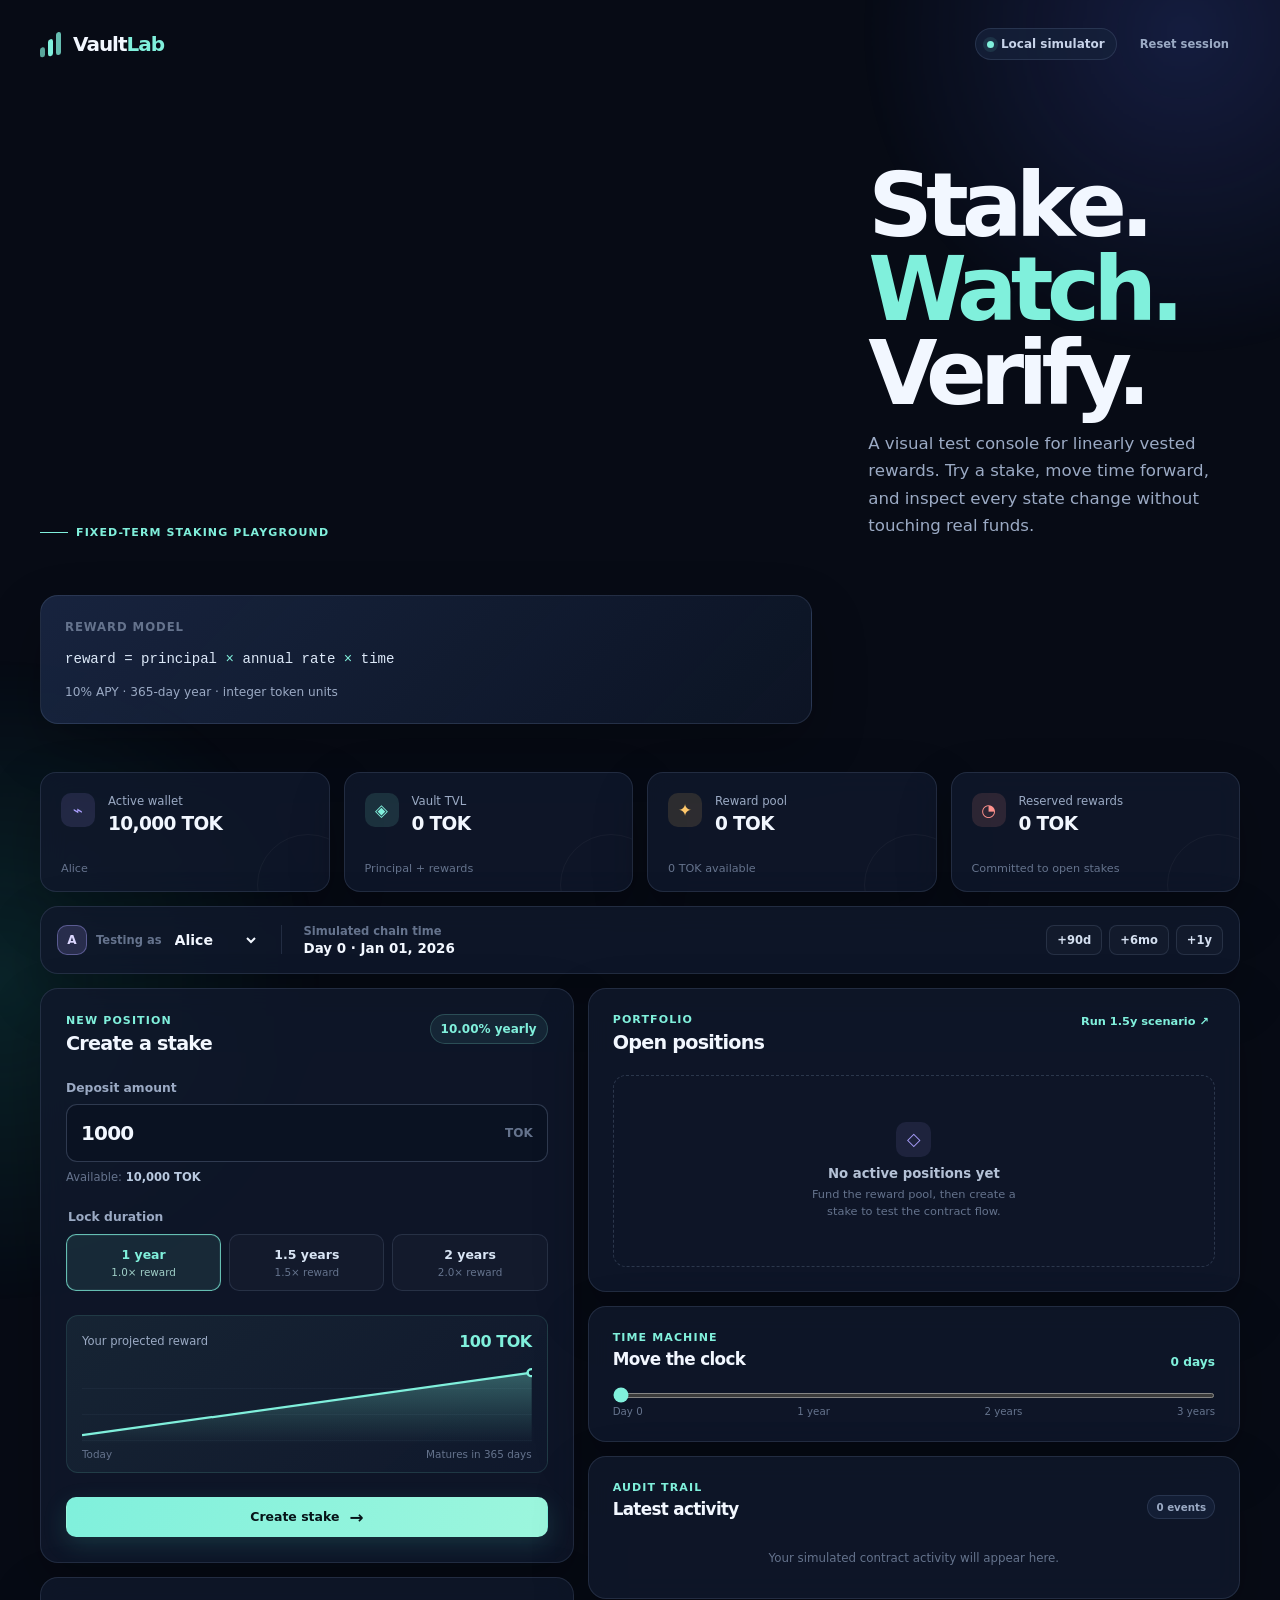
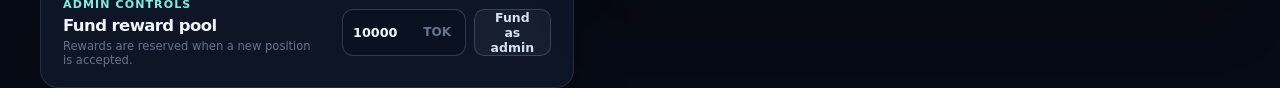
==== frontend/index.html @ 73d24571 "final cargo package, with frontend" ====
<!doctype html>
<html lang="en">
  <head>
    <meta charset="UTF-8" />
    <meta name="viewport" content="width=device-width, initial-scale=1.0" />
    <meta
      name="description"
      content="An interactive test console for the Linear Staking Vault reward model."
    />
    <title>VaultLab — Linear Staking Test Console</title>
    <link rel="stylesheet" href="styles.css" />
  </head>
  <body>
    <div class="ambient ambient-one"></div>
    <div class="ambient ambient-two"></div>

    <header class="site-header shell">
      <a class="brand" href="#top" aria-label="VaultLab home">
        <span class="brand-mark"><i></i><i></i><i></i></span>
        <span>Vault<span>Lab</span></span>
      </a>
      <div class="header-actions">
        <span class="network-chip"><b></b> Local simulator</span>
        <button id="reset-button" class="button button-quiet" type="button">Reset session</button>
      </div>
    </header>

    <main id="top" class="shell">
      <section class="hero">
        <div class="eyebrow"><span></span> Fixed-term staking playground</div>
        <div class="hero-copy">
          <h1>Stake. <em>Watch.</em><br />Verify.</h1>
          <p>
            A visual test console for linearly vested rewards. Try a stake,
            move time forward, and inspect every state change without touching real funds.
          </p>
        </div>
        <div class="hero-aside">
          <div class="formula-label">Reward model</div>
          <div class="formula">reward = principal <span>×</span> annual rate <span>×</span> time</div>
          <div class="formula-caption">10% APY · 365-day year · integer token units</div>
        </div>
      </section>

      <section class="metrics" aria-label="Vault metrics">
        <article class="metric-card">
          <span class="metric-icon lilac">⌁</span>
          <div><span>Active wallet</span><strong id="wallet-balance">0 TOK</strong></div>
          <small id="active-wallet-name">Alice</small>
        </article>
        <article class="metric-card">
          <span class="metric-icon cyan">◈</span>
          <div><span>Vault TVL</span><strong id="vault-balance">0 TOK</strong></div>
          <small>Principal + rewards</small>
        </article>
        <article class="metric-card">
          <span class="metric-icon gold">✦</span>
          <div><span>Reward pool</span><strong id="reward-balance">0 TOK</strong></div>
          <small id="available-rewards">0 TOK available</small>
        </article>
        <article class="metric-card">
          <span class="metric-icon coral">◔</span>
          <div><span>Reserved rewards</span><strong id="reserved-rewards">0 TOK</strong></div>
          <small>Committed to open stakes</small>
        </article>
      </section>

      <section class="toolbar panel">
        <div class="account-picker">
          <span class="avatar" id="account-avatar">A</span>
          <label for="account-select">Testing as</label>
          <select id="account-select" aria-label="Active test wallet">
            <option value="alice">Alice</option>
            <option value="bob">Bob</option>
          </select>
        </div>
        <div class="toolbar-divider"></div>
        <div class="time-readout">
          <span>Simulated chain time</span>
          <strong id="simulated-date">Day 0 · Jan 01, 2026</strong>
        </div>
        <div class="time-actions">
          <button class="time-button" type="button" data-advance="7776000">+90d</button>
          <button class="time-button" type="button" data-advance="15768000">+6mo</button>
          <button class="time-button" type="button" data-advance="31536000">+1y</button>
        </div>
      </section>

      <section class="workspace">
        <div class="left-column">
          <article class="panel stake-panel">
            <div class="panel-heading">
              <div>
                <span class="overline">New position</span>
                <h2>Create a stake</h2>
              </div>
              <span class="rate-badge">10.00% yearly</span>
            </div>

            <label class="field-label" for="stake-amount">Deposit amount</label>
            <div class="amount-field">
              <input id="stake-amount" type="number" min="1" max="100000000" step="1" value="1000" inputmode="numeric" />
              <span>TOK</span>
            </div>
            <div class="balance-hint">Available: <b id="stake-available">0 TOK</b></div>

            <fieldset class="term-selector">
              <legend>Lock duration</legend>
              <div class="term-grid">
                <button class="term-option selected" type="button" data-term="31536000">
                  <strong>1 year</strong><span>1.0× reward</span>
                </button>
                <button class="term-option" type="button" data-term="47304000">
                  <strong>1.5 years</strong><span>1.5× reward</span>
                </button>
                <button class="term-option" type="button" data-term="63072000">
                  <strong>2 years</strong><span>2.0× reward</span>
                </button>
              </div>
            </fieldset>

            <div class="projection">
              <div class="projection-head"><span>Your projected reward</span><strong id="projected-reward">100 TOK</strong></div>
              <div class="projection-chart" aria-hidden="true">
                <div class="chart-grid"></div>
                <svg viewBox="0 0 440 92" preserveAspectRatio="none">
                  <defs>
                    <linearGradient id="rewardFill" x1="0" x2="0" y1="0" y2="1">
                      <stop offset="0%" stop-color="#80f0dc" stop-opacity=".32" />
                      <stop offset="100%" stop-color="#80f0dc" stop-opacity="0" />
                    </linearGradient>
                  </defs>
                  <path d="M0,82 L440,11 L440,92 L0,92 Z" fill="url(#rewardFill)" />
                  <path d="M0,82 L440,11" fill="none" stroke="#80f0dc" stroke-width="2.5" />
                  <circle cx="440" cy="11" r="4" fill="#0d1729" stroke="#80f0dc" stroke-width="2.5" />
                </svg>
              </div>
              <div class="projection-foot"><span>Today</span><span id="projection-maturity">Matures in 365 days</span></div>
            </div>

            <button id="stake-button" class="button button-primary" type="button">Create stake <span>→</span></button>
          </article>

          <article class="panel fund-panel">
            <div>
              <span class="overline">Admin controls</span>
              <h2>Fund reward pool</h2>
              <p>Rewards are reserved when a new position is accepted.</p>
            </div>
            <div class="fund-actions">
              <div class="compact-field"><input id="fund-amount" type="number" min="1" value="10000" inputmode="numeric" /><span>TOK</span></div>
              <button id="fund-button" class="button button-secondary" type="button">Fund as admin</button>
            </div>
          </article>
        </div>

        <div class="right-column">
          <article class="panel positions-panel">
            <div class="panel-heading">
              <div>
                <span class="overline">Portfolio</span>
                <h2>Open positions</h2>
              </div>
              <button id="scenario-button" class="text-button" type="button">Run 1.5y scenario ↗</button>
            </div>
            <div id="positions-list" class="positions-list"></div>
          </article>

          <article class="panel timeline-panel">
            <div class="panel-heading compact-heading">
              <div>
                <span class="overline">Time machine</span>
                <h2>Move the clock</h2>
              </div>
              <strong id="timeline-value">0 days</strong>
            </div>
            <input id="time-slider" class="time-slider" type="range" min="0" max="1095" value="0" />
            <div class="timeline-labels"><span>Day 0</span><span>1 year</span><span>2 years</span><span>3 years</span></div>
          </article>

          <article class="panel activity-panel">
            <div class="panel-heading compact-heading">
              <div>
                <span class="overline">Audit trail</span>
                <h2>Latest activity</h2>
              </div>
              <span id="event-count" class="count-badge">0 events</span>
            </div>
            <div id="event-list" class="event-list"></div>
          </article>
        </div>
      </section>
    </main>

    <div id="toast" class="toast" role="status" aria-live="polite"></div>
    <script src="app.js"></script>
  </body>
</html>
---- frontend/styles.css ----
:root {
  color-scheme: dark;
  --bg: #070b15;
  --surface: rgba(16, 24, 43, 0.84);
  --surface-solid: #10182b;
  --surface-soft: #17223a;
  --line: rgba(176, 202, 241, 0.13);
  --line-bright: rgba(176, 202, 241, 0.22);
  --text: #f2f7ff;
  --muted: #9baac4;
  --dim: #65738d;
  --mint: #80f0dc;
  --mint-strong: #42cfb8;
  --purple: #a99dfb;
  --gold: #ffc86b;
  --coral: #ff928d;
  --shadow: 0 22px 55px rgba(0, 0, 0, 0.24);
  font-family: Inter, ui-sans-serif, system-ui, -apple-system, BlinkMacSystemFont, "Segoe UI", sans-serif;
}

* { box-sizing: border-box; }
html { scroll-behavior: smooth; }
body {
  min-width: 320px;
  min-height: 100vh;
  margin: 0;
  overflow-x: hidden;
  color: var(--text);
  background: var(--bg);
  font-feature-settings: "cv02", "cv03", "cv04", "cv11";
}
button, input, select { font: inherit; }
button { cursor: pointer; }

.ambient { position: fixed; z-index: -1; width: 44rem; height: 44rem; border-radius: 999px; filter: blur(1px); pointer-events: none; }
.ambient-one { top: -20rem; right: -16rem; background: radial-gradient(circle, rgba(86, 110, 255, .18), transparent 65%); }
.ambient-two { bottom: -27rem; left: -22rem; background: radial-gradient(circle, rgba(32, 207, 178, .13), transparent 65%); }
.shell { width: min(1200px, calc(100% - 48px)); margin: 0 auto; }

.site-header { display: flex; align-items: center; justify-content: space-between; height: 88px; }
.brand { display: inline-flex; align-items: center; gap: 10px; color: var(--text); font-size: 1.25rem; font-weight: 760; letter-spacing: -.05em; text-decoration: none; }
.brand > span:last-child span { color: var(--mint); }
.brand-mark { display: inline-flex; align-items: end; gap: 3px; width: 23px; height: 23px; transform: skewY(-8deg); }
.brand-mark i { display: block; width: 5px; border-radius: 99px; background: var(--mint); }
.brand-mark i:nth-child(1) { height: 10px; opacity: .68; }.brand-mark i:nth-child(2) { height: 17px; }.brand-mark i:nth-child(3) { height: 23px; opacity: .78; }
.header-actions { display: flex; align-items: center; gap: 12px; }
.network-chip, .rate-badge, .count-badge { display: inline-flex; align-items: center; gap: 7px; color: #c7d3e9; border: 1px solid var(--line); border-radius: 999px; background: rgba(22, 34, 59, .75); font-size: .75rem; font-weight: 650; }
.network-chip { padding: 8px 11px; }.network-chip b { width: 7px; height: 7px; border-radius: 50%; background: var(--mint); box-shadow: 0 0 0 4px rgba(128, 240, 220, .1); }

.hero { position: relative; display: grid; grid-template-columns: 1.35fr .65fr; align-items: end; gap: 3.5rem; padding: 58px 0 44px; }
.eyebrow, .overline { display: flex; align-items: center; gap: 8px; color: var(--mint); font-size: .69rem; font-weight: 760; letter-spacing: .1em; text-transform: uppercase; }
.eyebrow span { width: 28px; height: 1px; background: var(--mint); }
.hero h1 { max-width: 660px; margin: 17px 0 14px; font-size: clamp(3.2rem, 7vw, 5.7rem); line-height: .94; letter-spacing: -.075em; }
.hero h1 em { color: var(--mint); font-style: normal; }.hero-copy p { max-width: 620px; margin: 0; color: var(--muted); font-size: 1.04rem; line-height: 1.65; }
.hero-aside { margin-bottom: 4px; padding: 24px; border: 1px solid var(--line); border-radius: 18px; background: linear-gradient(135deg, rgba(26, 40, 69, .86), rgba(15, 24, 43, .7)); box-shadow: var(--shadow); }
.formula-label { margin-bottom: 13px; color: var(--dim); font-size: .73rem; font-weight: 700; letter-spacing: .08em; text-transform: uppercase; }.formula { color: #dce8f8; font-family: "SF Mono", "Cascadia Code", monospace; font-size: .88rem; line-height: 1.8; }.formula span { color: var(--mint); }.formula-caption { margin-top: 12px; color: var(--muted); font-size: .76rem; }

.metrics { display: grid; grid-template-columns: repeat(4, 1fr); gap: 14px; margin-bottom: 14px; }
.metric-card, .panel { border: 1px solid var(--line); background: var(--surface); box-shadow: var(--shadow); backdrop-filter: blur(14px); }
.metric-card { position: relative; display: flex; min-height: 120px; padding: 20px; gap: 13px; border-radius: 16px; overflow: hidden; }.metric-card::after { position: absolute; right: -30px; bottom: -45px; width: 100px; height: 100px; border: 1px solid rgba(255,255,255,.04); border-radius: 50%; content: ""; }
.metric-icon { display: grid; flex: 0 0 auto; width: 34px; height: 34px; place-items: center; border-radius: 10px; font-size: 1.05rem; }.metric-icon.lilac { color: var(--purple); background: rgba(169,157,251,.13); }.metric-icon.cyan { color: var(--mint); background: rgba(128,240,220,.12); }.metric-icon.gold { color: var(--gold); background: rgba(255,200,107,.13); }.metric-icon.coral { color: var(--coral); background: rgba(255,146,141,.13); }
.metric-card div { min-width: 0; }.metric-card div span { display: block; margin-top: 1px; color: var(--muted); font-size: .73rem; }.metric-card strong { display: block; margin-top: 5px; font-size: 1.16rem; letter-spacing: -.035em; white-space: nowrap; }.metric-card small { position: absolute; bottom: 16px; left: 20px; color: var(--dim); font-size: .7rem; }

.panel { border-radius: 18px; }.toolbar { display: flex; align-items: center; min-height: 68px; margin-bottom: 14px; padding: 12px 16px; }.account-picker { display: flex; align-items: center; gap: 9px; }.avatar { display: grid; width: 30px; height: 30px; place-items: center; border: 1px solid rgba(169,157,251,.4); border-radius: 10px; color: #dcd7ff; background: rgba(169,157,251,.17); font-size: .76rem; font-weight: 800; }.account-picker label, .time-readout span { color: var(--dim); font-size: .72rem; font-weight: 650; }.account-picker select { width: 88px; border: 0; color: var(--text); outline: none; background: transparent; font-size: .88rem; font-weight: 720; }.toolbar-divider { width: 1px; height: 29px; margin: 0 22px; background: var(--line); }.time-readout { display: grid; gap: 3px; }.time-readout strong { font-size: .84rem; }.time-actions { display: flex; gap: 7px; margin-left: auto; }.time-button { padding: 7px 10px; border: 1px solid var(--line); border-radius: 8px; color: #d5e0f1; background: rgba(255,255,255,.025); font-size: .72rem; font-weight: 750; transition: .2s ease; }.time-button:hover { border-color: rgba(128,240,220,.5); color: var(--mint); background: rgba(128,240,220,.08); }

.workspace { display: grid; grid-template-columns: minmax(340px, .9fr) minmax(460px, 1.1fr); gap: 14px; align-items: start; }.left-column, .right-column { display: grid; gap: 14px; }.stake-panel { padding: 25px; }.panel-heading { display: flex; align-items: flex-start; justify-content: space-between; gap: 14px; }.panel-heading h2 { margin: 5px 0 0; font-size: 1.2rem; letter-spacing: -.04em; }.rate-badge { padding: 7px 10px; color: var(--mint); background: rgba(128,240,220,.08); border-color: rgba(128,240,220,.2); white-space: nowrap; }.field-label { display: block; margin: 26px 0 9px; color: var(--muted); font-size: .77rem; font-weight: 650; }.amount-field, .compact-field { display: flex; align-items: center; border: 1px solid var(--line-bright); border-radius: 11px; background: #0a1222; transition: border-color .2s ease, box-shadow .2s ease; }.amount-field:focus-within, .compact-field:focus-within { border-color: rgba(128,240,220,.65); box-shadow: 0 0 0 3px rgba(128,240,220,.08); }.amount-field input, .compact-field input { min-width: 0; flex: 1; border: 0; outline: 0; color: var(--text); background: transparent; }.amount-field input { height: 56px; padding: 0 14px; font-size: 1.25rem; font-weight: 720; letter-spacing: -.04em; }.amount-field span, .compact-field span { padding-right: 14px; color: var(--dim); font-size: .75rem; font-weight: 720; }.balance-hint { margin-top: 8px; color: var(--dim); font-size: .72rem; }.balance-hint b { color: #b9c9df; }.term-selector { margin: 26px 0 0; padding: 0; border: 0; }.term-selector legend { margin-bottom: 10px; color: var(--muted); font-size: .77rem; font-weight: 650; }.term-grid { display: grid; grid-template-columns: repeat(3, 1fr); gap: 8px; }.term-option { padding: 12px 8px; border: 1px solid var(--line); border-radius: 10px; color: var(--muted); background: rgba(255,255,255,.022); transition: .18s ease; }.term-option strong, .term-option span { display: block; }.term-option strong { margin-bottom: 4px; color: #d9e5f5; font-size: .78rem; }.term-option span { color: var(--dim); font-size: .65rem; }.term-option:hover { border-color: rgba(169,157,251,.6); }.term-option.selected { border-color: rgba(128,240,220,.75); background: rgba(128,240,220,.09); box-shadow: inset 0 0 0 1px rgba(128,240,220,.08); }.term-option.selected strong { color: var(--mint); }.term-option.selected span { color: #a0cfc8; }

.projection { margin: 24px 0; padding: 16px 15px 12px; border: 1px solid rgba(128,240,220,.12); border-radius: 12px; background: linear-gradient(140deg, rgba(128,240,220,.07), rgba(42,61,97,.08)); }.projection-head, .projection-foot { display: flex; justify-content: space-between; align-items: center; }.projection-head span, .projection-foot { color: var(--muted); font-size: .72rem; }.projection-head strong { color: var(--mint); font-size: 1rem; letter-spacing: -.03em; }.projection-chart { position: relative; height: 81px; margin: 12px 0 4px; overflow: hidden; }.chart-grid { position: absolute; inset: 0; background: repeating-linear-gradient(to bottom, transparent 0, transparent 25px, rgba(163,188,225,.09) 26px); }.projection-chart svg { position: absolute; inset: 0; width: 100%; height: 100%; }.projection-foot { color: var(--dim); font-size: .65rem; }

.button { display: inline-flex; align-items: center; justify-content: center; gap: 10px; min-height: 40px; border: 1px solid transparent; border-radius: 10px; font-size: .78rem; font-weight: 780; transition: transform .18s ease, box-shadow .18s ease, background .18s ease; }.button:hover { transform: translateY(-1px); }.button:active { transform: translateY(0); }.button-primary { width: 100%; color: #071318; background: linear-gradient(110deg, var(--mint), #9cf6dd); box-shadow: 0 8px 24px rgba(67,207,184,.16); }.button-primary:hover { box-shadow: 0 11px 28px rgba(67,207,184,.25); }.button-primary span { font-size: 1.05rem; }.button-secondary { padding: 0 13px; color: #d6e1f3; border-color: var(--line-bright); background: rgba(255,255,255,.04); }.button-secondary:hover { border-color: var(--mint); color: var(--mint); }.button-quiet { min-height: 34px; padding: 0 10px; color: var(--muted); border-color: transparent; background: transparent; font-size: .72rem; }.button-quiet:hover { color: var(--text); background: rgba(255,255,255,.05); }

.fund-panel { display: flex; align-items: center; justify-content: space-between; gap: 24px; padding: 20px 22px; }.fund-panel h2 { margin: 5px 0 4px; font-size: 1.03rem; letter-spacing: -.035em; }.fund-panel p { margin: 0; color: var(--dim); font-size: .72rem; }.fund-actions { display: flex; gap: 8px; }.compact-field { width: 124px; }.compact-field input { height: 38px; padding: 0 0 0 10px; font-size: .8rem; font-weight: 650; }

.positions-panel, .activity-panel, .timeline-panel { padding: 24px; }.text-button { border: 0; color: var(--mint); background: transparent; font-size: .71rem; font-weight: 750; }.text-button:hover { color: #c4fff0; }.positions-list { display: grid; gap: 10px; margin-top: 21px; }.empty-state { display: grid; min-height: 192px; place-content: center; justify-items: center; border: 1px dashed rgba(166,189,228,.2); border-radius: 13px; color: var(--dim); text-align: center; }.empty-state span { display: grid; width: 35px; height: 35px; margin-bottom: 9px; place-items: center; border-radius: 10px; color: var(--purple); background: rgba(169,157,251,.1); font-size: 1.1rem; }.empty-state strong { color: #b4c1d6; font-size: .83rem; }.empty-state small { max-width: 235px; margin-top: 5px; font-size: .71rem; line-height: 1.5; }
.position { padding: 15px; border: 1px solid var(--line); border-radius: 13px; background: rgba(8,14,27,.45); }.position-top, .position-bottom { display: flex; align-items: center; justify-content: space-between; gap: 14px; }.position-owner { display: flex; align-items: center; gap: 9px; }.position-owner .avatar { width: 27px; height: 27px; border-radius: 8px; font-size: .67rem; }.position-owner strong { display: block; font-size: .78rem; }.position-owner small { display: block; margin-top: 2px; color: var(--dim); font-size: .66rem; }.position-reward { text-align: right; }.position-reward span { display: block; color: var(--dim); font-size: .65rem; }.position-reward strong { display: block; margin-top: 2px; color: var(--mint); font-size: .8rem; }.position-progress { height: 5px; margin: 15px 0 12px; overflow: hidden; border-radius: 999px; background: #1a2740; }.position-progress i { display: block; height: 100%; border-radius: inherit; background: linear-gradient(90deg, var(--purple), var(--mint)); }.position-bottom { color: var(--dim); font-size: .67rem; }.position-bottom b { color: #b9c8dc; font-weight: 650; }.position-actions { display: flex; gap: 7px; }.mini-button { min-height: 29px; padding: 0 8px; border: 1px solid var(--line-bright); border-radius: 7px; color: #d5e1ef; background: rgba(255,255,255,.03); font-size: .65rem; font-weight: 750; }.mini-button:hover:not(:disabled) { border-color: var(--mint); color: var(--mint); }.mini-button:disabled { cursor: not-allowed; opacity: .4; }

.compact-heading { align-items: end; }.compact-heading h2 { font-size: 1.05rem; }.compact-heading > strong { color: var(--mint); font-size: .76rem; }.time-slider { width: 100%; height: 5px; margin: 24px 0 7px; accent-color: var(--mint); cursor: pointer; }.timeline-labels { display: flex; justify-content: space-between; color: var(--dim); font-size: .64rem; }.count-badge { padding: 5px 8px; color: var(--muted); font-size: .64rem; }.event-list { display: grid; gap: 2px; margin-top: 16px; }.event { display: grid; grid-template-columns: 27px 1fr auto; align-items: center; gap: 9px; min-height: 42px; padding: 4px 0; border-bottom: 1px solid rgba(176,202,241,.07); }.event:last-child { border: 0; }.event-icon { display: grid; width: 24px; height: 24px; place-items: center; border-radius: 7px; color: var(--mint); background: rgba(128,240,220,.1); font-size: .75rem; }.event-icon.fund { color: var(--gold); background: rgba(255,200,107,.1); }.event-icon.withdraw { color: var(--purple); background: rgba(169,157,251,.1); }.event strong { display: block; color: #cfdced; font-size: .7rem; }.event small { display: block; margin-top: 2px; color: var(--dim); font-size: .63rem; }.event time { color: var(--dim); font-size: .64rem; }.event-empty { color: var(--dim); font-size: .74rem; text-align: center; padding: 16px 0 9px; }

.toast { position: fixed; z-index: 2; right: 24px; bottom: 24px; max-width: min(390px, calc(100vw - 48px)); padding: 13px 15px; border: 1px solid rgba(128,240,220,.28); border-radius: 11px; color: #dffef7; background: #122b32; box-shadow: 0 18px 50px rgba(0,0,0,.3); font-size: .78rem; font-weight: 650; opacity: 0; pointer-events: none; transform: translateY(10px); transition: .25s ease; }.toast.show { opacity: 1; transform: translateY(0); }.toast.error { border-color: rgba(255,146,141,.35); color: #ffe2e0; background: #39202a; }

@media (max-width: 920px) { .hero { grid-template-columns: 1fr; gap: 23px; }.hero-aside { max-width: 520px; }.metrics { grid-template-columns: repeat(2, 1fr); }.workspace { grid-template-columns: 1fr; }.left-column { grid-template-columns: minmax(0, 1fr) minmax(0, 1fr); align-items: start; }.fund-panel { display: grid; }.fund-actions { width: 100%; }.fund-actions .button { flex: 1; } }
@media (max-width: 640px) { .shell { width: min(100% - 28px, 1200px); }.site-header { height: 72px; }.network-chip { display: none; }.hero { padding: 38px 0 31px; }.hero h1 { font-size: 3.5rem; }.hero-aside { padding: 19px; }.metrics { grid-template-columns: 1fr 1fr; gap: 9px; }.metric-card { min-height: 108px; padding: 15px; }.metric-card .metric-icon { width: 29px; height: 29px; }.metric-card strong { font-size: 1rem; }.metric-card small { left: 15px; bottom: 13px; }.toolbar { flex-wrap: wrap; gap: 11px; padding: 13px; }.toolbar-divider { display: none; }.time-readout { width: calc(100% - 42px); }.time-actions { width: 100%; margin-left: 0; }.time-button { flex: 1; }.left-column { grid-template-columns: 1fr; }.stake-panel, .positions-panel, .activity-panel, .timeline-panel { padding: 19px; }.fund-panel { padding: 19px; }.term-grid { gap: 6px; }.term-option { padding: 10px 3px; }.term-option strong { font-size: .72rem; }.term-option span { font-size: .6rem; }.fund-actions { display: grid; }.compact-field { width: 100%; }.header-actions { gap: 1px; }.position-top { align-items: flex-start; }.position-bottom { align-items: flex-end; }.position-actions { flex-direction: column; }.mini-button { min-width: 67px; }.timeline-labels { font-size: .58rem; } }
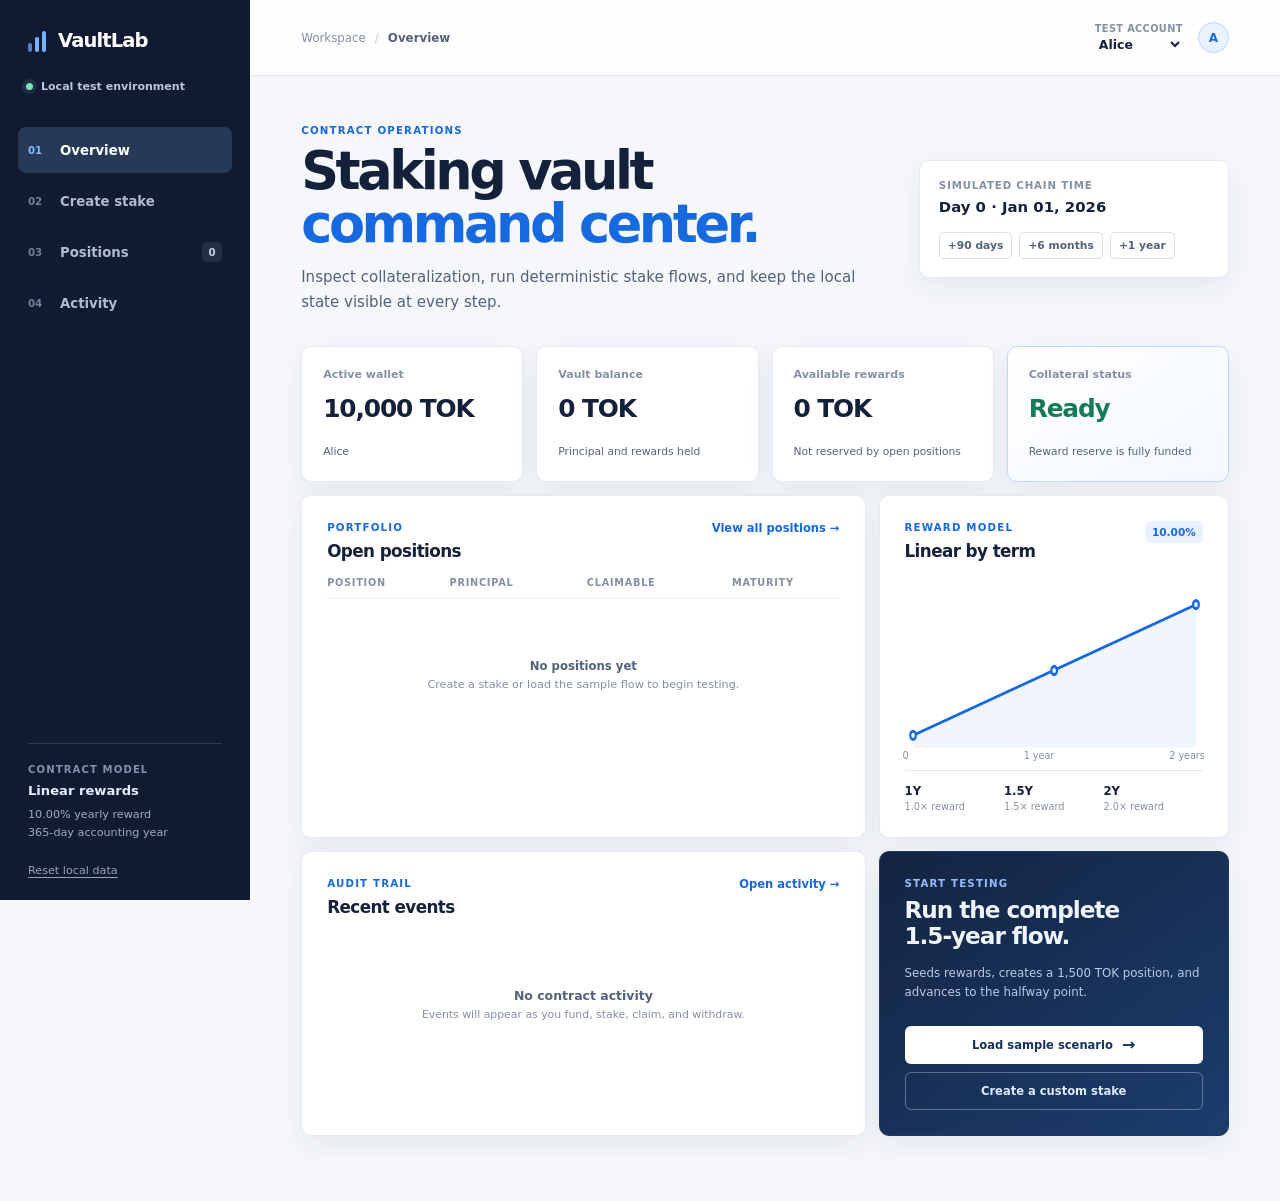
==== commit 012e6e59: "build professional multi-route frontend" ====
--- a/frontend/index.html
+++ b/frontend/index.html
@@ -3,196 +3,83 @@
   <head>
     <meta charset="UTF-8" />
     <meta name="viewport" content="width=device-width, initial-scale=1.0" />
-    <meta
-      name="description"
-      content="An interactive test console for the Linear Staking Vault reward model."
-    />
-    <title>VaultLab — Linear Staking Test Console</title>
+    <meta name="description" content="VaultLab is a local test console for the Linear Staking Vault." />
+    <title>Overview · VaultLab</title>
     <link rel="stylesheet" href="styles.css" />
   </head>
-  <body>
-    <div class="ambient ambient-one"></div>
-    <div class="ambient ambient-two"></div>
+  <body data-page="overview">
+    <div class="app-shell">
+      <aside class="sidebar">
+        <a class="logo" href="./index.html" aria-label="VaultLab overview">
+          <span class="logo-mark"><i></i><i></i><i></i></span>
+          <span>VaultLab</span>
+        </a>
+        <div class="environment"><span></span> Local test environment</div>
+        <nav class="primary-nav" aria-label="Primary navigation">
+          <a class="nav-link active" href="./index.html"><b>01</b><span>Overview</span></a>
+          <a class="nav-link" href="./stake.html"><b>02</b><span>Create stake</span></a>
+          <a class="nav-link" href="./positions.html"><b>03</b><span>Positions</span><em data-position-count>0</em></a>
+          <a class="nav-link" href="./activity.html"><b>04</b><span>Activity</span></a>
+        </nav>
+        <div class="sidebar-footer">
+          <div class="sidebar-rule"></div>
+          <span class="sidebar-label">Contract model</span>
+          <strong>Linear rewards</strong>
+          <p>10.00% yearly reward<br />365-day accounting year</p>
+          <button class="reset-link" type="button" data-reset>Reset local data</button>
+        </div>
+      </aside>
 
-    <header class="site-header shell">
-      <a class="brand" href="#top" aria-label="VaultLab home">
-        <span class="brand-mark"><i></i><i></i><i></i></span>
-        <span>Vault<span>Lab</span></span>
-      </a>
-      <div class="header-actions">
-        <span class="network-chip"><b></b> Local simulator</span>
-        <button id="reset-button" class="button button-quiet" type="button">Reset session</button>
+      <div class="app-content">
+        <header class="topbar">
+          <div class="breadcrumbs"><span>Workspace</span><i>/</i><strong>Overview</strong></div>
+          <div class="topbar-actions">
+            <label class="account-control"><span>Test account</span><select data-account-select aria-label="Test account"><option value="alice">Alice</option><option value="bob">Bob</option></select></label>
+            <button class="avatar-button" type="button" data-reset aria-label="Reset local test data" data-avatar>A</button>
+          </div>
+        </header>
+
+        <main class="page page-overview">
+          <section class="page-intro intro-split">
+            <div>
+              <p class="eyebrow">Contract operations</p>
+              <h1>Staking vault<br /><span>command center.</span></h1>
+              <p class="lede">Inspect collateralization, run deterministic stake flows, and keep the local state visible at every step.</p>
+            </div>
+            <section class="clock-card" aria-label="Simulated chain time">
+              <span class="card-kicker">Simulated chain time</span>
+              <strong data-simulated-date>Day 0 · Jan 01, 2026</strong>
+              <div class="quick-time"><button type="button" data-advance="7776000">+90 days</button><button type="button" data-advance="15768000">+6 months</button><button type="button" data-advance="31536000">+1 year</button></div>
+            </section>
+          </section>
+
+          <section class="stat-grid" aria-label="Vault balances">
+            <article class="stat-card"><span>Active wallet</span><strong data-wallet-balance>0 TOK</strong><small data-active-account>Alice</small></article>
+            <article class="stat-card"><span>Vault balance</span><strong data-vault-balance>0 TOK</strong><small>Principal and rewards held</small></article>
+            <article class="stat-card"><span>Available rewards</span><strong data-available-rewards>0 TOK</strong><small>Not reserved by open positions</small></article>
+            <article class="stat-card emphasis"><span>Collateral status</span><strong data-collateral-status>Ready</strong><small data-reserve-ratio>Reward reserve is fully funded</small></article>
+          </section>
+
+          <section class="dashboard-grid">
+            <article class="card positions-card">
+              <div class="card-header"><div><p class="eyebrow">Portfolio</p><h2>Open positions</h2></div><a class="text-link" href="./positions.html">View all positions →</a></div>
+              <div class="table-scroll"><table class="data-table compact-table"><thead><tr><th>Position</th><th>Principal</th><th>Claimable</th><th>Maturity</th></tr></thead><tbody data-overview-positions></tbody></table></div>
+            </article>
+            <article class="card reward-card">
+              <div class="card-header"><div><p class="eyebrow">Reward model</p><h2>Linear by term</h2></div><span class="rate-chip">10.00%</span></div>
+              <div class="reward-graphic" aria-hidden="true"><div class="graph-axis"><span>0</span><span>1 year</span><span>2 years</span></div><svg viewBox="0 0 420 170" preserveAspectRatio="none"><path d="M14 148 L407 21" fill="none" stroke="currentColor" stroke-width="3"/><path d="M14 148 L407 21 L407 160 L14 160 Z" fill="currentColor" opacity=".06"/><circle cx="14" cy="148" r="4"/><circle cx="210" cy="85" r="4"/><circle cx="407" cy="21" r="4"/></svg></div>
+              <div class="term-legend"><div><b>1Y</b><span>1.0× reward</span></div><div><b>1.5Y</b><span>1.5× reward</span></div><div><b>2Y</b><span>2.0× reward</span></div></div>
+            </article>
+          </section>
+
+          <section class="dashboard-grid bottom-grid">
+            <article class="card activity-card"><div class="card-header"><div><p class="eyebrow">Audit trail</p><h2>Recent events</h2></div><a class="text-link" href="./activity.html">Open activity →</a></div><div class="event-feed" data-recent-events></div></article>
+            <article class="card action-card"><p class="eyebrow">Start testing</p><h2>Run the complete<br />1.5-year flow.</h2><p>Seeds rewards, creates a 1,500 TOK position, and advances to the halfway point.</p><button class="button button-primary" type="button" data-load-scenario>Load sample scenario <span>→</span></button><a class="button button-secondary" href="./stake.html">Create a custom stake</a></article>
+          </section>
+        </main>
       </div>
-    </header>
-
-    <main id="top" class="shell">
-      <section class="hero">
-        <div class="eyebrow"><span></span> Fixed-term staking playground</div>
-        <div class="hero-copy">
-          <h1>Stake. <em>Watch.</em><br />Verify.</h1>
-          <p>
-            A visual test console for linearly vested rewards. Try a stake,
-            move time forward, and inspect every state change without touching real funds.
-          </p>
-        </div>
-        <div class="hero-aside">
-          <div class="formula-label">Reward model</div>
-          <div class="formula">reward = principal <span>×</span> annual rate <span>×</span> time</div>
-          <div class="formula-caption">10% APY · 365-day year · integer token units</div>
-        </div>
-      </section>
-
-      <section class="metrics" aria-label="Vault metrics">
-        <article class="metric-card">
-          <span class="metric-icon lilac">⌁</span>
-          <div><span>Active wallet</span><strong id="wallet-balance">0 TOK</strong></div>
-          <small id="active-wallet-name">Alice</small>
-        </article>
-        <article class="metric-card">
-          <span class="metric-icon cyan">◈</span>
-          <div><span>Vault TVL</span><strong id="vault-balance">0 TOK</strong></div>
-          <small>Principal + rewards</small>
-        </article>
-        <article class="metric-card">
-          <span class="metric-icon gold">✦</span>
-          <div><span>Reward pool</span><strong id="reward-balance">0 TOK</strong></div>
-          <small id="available-rewards">0 TOK available</small>
-        </article>
-        <article class="metric-card">
-          <span class="metric-icon coral">◔</span>
-          <div><span>Reserved rewards</span><strong id="reserved-rewards">0 TOK</strong></div>
-          <small>Committed to open stakes</small>
-        </article>
-      </section>
-
-      <section class="toolbar panel">
-        <div class="account-picker">
-          <span class="avatar" id="account-avatar">A</span>
-          <label for="account-select">Testing as</label>
-          <select id="account-select" aria-label="Active test wallet">
-            <option value="alice">Alice</option>
-            <option value="bob">Bob</option>
-          </select>
-        </div>
-        <div class="toolbar-divider"></div>
-        <div class="time-readout">
-          <span>Simulated chain time</span>
-          <strong id="simulated-date">Day 0 · Jan 01, 2026</strong>
-        </div>
-        <div class="time-actions">
-          <button class="time-button" type="button" data-advance="7776000">+90d</button>
-          <button class="time-button" type="button" data-advance="15768000">+6mo</button>
-          <button class="time-button" type="button" data-advance="31536000">+1y</button>
-        </div>
-      </section>
-
-      <section class="workspace">
-        <div class="left-column">
-          <article class="panel stake-panel">
-            <div class="panel-heading">
-              <div>
-                <span class="overline">New position</span>
-                <h2>Create a stake</h2>
-              </div>
-              <span class="rate-badge">10.00% yearly</span>
-            </div>
-
-            <label class="field-label" for="stake-amount">Deposit amount</label>
-            <div class="amount-field">
-              <input id="stake-amount" type="number" min="1" max="100000000" step="1" value="1000" inputmode="numeric" />
-              <span>TOK</span>
-            </div>
-            <div class="balance-hint">Available: <b id="stake-available">0 TOK</b></div>
-
-            <fieldset class="term-selector">
-              <legend>Lock duration</legend>
-              <div class="term-grid">
-                <button class="term-option selected" type="button" data-term="31536000">
-                  <strong>1 year</strong><span>1.0× reward</span>
-                </button>
-                <button class="term-option" type="button" data-term="47304000">
-                  <strong>1.5 years</strong><span>1.5× reward</span>
-                </button>
-                <button class="term-option" type="button" data-term="63072000">
-                  <strong>2 years</strong><span>2.0× reward</span>
-                </button>
-              </div>
-            </fieldset>
-
-            <div class="projection">
-              <div class="projection-head"><span>Your projected reward</span><strong id="projected-reward">100 TOK</strong></div>
-              <div class="projection-chart" aria-hidden="true">
-                <div class="chart-grid"></div>
-                <svg viewBox="0 0 440 92" preserveAspectRatio="none">
-                  <defs>
-                    <linearGradient id="rewardFill" x1="0" x2="0" y1="0" y2="1">
-                      <stop offset="0%" stop-color="#80f0dc" stop-opacity=".32" />
-                      <stop offset="100%" stop-color="#80f0dc" stop-opacity="0" />
-                    </linearGradient>
-                  </defs>
-                  <path d="M0,82 L440,11 L440,92 L0,92 Z" fill="url(#rewardFill)" />
-                  <path d="M0,82 L440,11" fill="none" stroke="#80f0dc" stroke-width="2.5" />
-                  <circle cx="440" cy="11" r="4" fill="#0d1729" stroke="#80f0dc" stroke-width="2.5" />
-                </svg>
-              </div>
-              <div class="projection-foot"><span>Today</span><span id="projection-maturity">Matures in 365 days</span></div>
-            </div>
-
-            <button id="stake-button" class="button button-primary" type="button">Create stake <span>→</span></button>
-          </article>
-
-          <article class="panel fund-panel">
-            <div>
-              <span class="overline">Admin controls</span>
-              <h2>Fund reward pool</h2>
-              <p>Rewards are reserved when a new position is accepted.</p>
-            </div>
-            <div class="fund-actions">
-              <div class="compact-field"><input id="fund-amount" type="number" min="1" value="10000" inputmode="numeric" /><span>TOK</span></div>
-              <button id="fund-button" class="button button-secondary" type="button">Fund as admin</button>
-            </div>
-          </article>
-        </div>
-
-        <div class="right-column">
-          <article class="panel positions-panel">
-            <div class="panel-heading">
-              <div>
-                <span class="overline">Portfolio</span>
-                <h2>Open positions</h2>
-              </div>
-              <button id="scenario-button" class="text-button" type="button">Run 1.5y scenario ↗</button>
-            </div>
-            <div id="positions-list" class="positions-list"></div>
-          </article>
-
-          <article class="panel timeline-panel">
-            <div class="panel-heading compact-heading">
-              <div>
-                <span class="overline">Time machine</span>
-                <h2>Move the clock</h2>
-              </div>
-              <strong id="timeline-value">0 days</strong>
-            </div>
-            <input id="time-slider" class="time-slider" type="range" min="0" max="1095" value="0" />
-            <div class="timeline-labels"><span>Day 0</span><span>1 year</span><span>2 years</span><span>3 years</span></div>
-          </article>
-
-          <article class="panel activity-panel">
-            <div class="panel-heading compact-heading">
-              <div>
-                <span class="overline">Audit trail</span>
-                <h2>Latest activity</h2>
-              </div>
-              <span id="event-count" class="count-badge">0 events</span>
-            </div>
-            <div id="event-list" class="event-list"></div>
-          </article>
-        </div>
-      </section>
-    </main>
-
-    <div id="toast" class="toast" role="status" aria-live="polite"></div>
-    <script src="app.js"></script>
+    </div>
+    <div class="toast" role="status" aria-live="polite" data-toast></div>
+    <script type="module" src="app.js"></script>
   </body>
 </html>
--- a/frontend/styles.css
+++ b/frontend/styles.css
@@ -1,82 +1,61 @@
 :root {
-  color-scheme: dark;
-  --bg: #070b15;
-  --surface: rgba(16, 24, 43, 0.84);
-  --surface-solid: #10182b;
-  --surface-soft: #17223a;
-  --line: rgba(176, 202, 241, 0.13);
-  --line-bright: rgba(176, 202, 241, 0.22);
-  --text: #f2f7ff;
-  --muted: #9baac4;
-  --dim: #65738d;
-  --mint: #80f0dc;
-  --mint-strong: #42cfb8;
-  --purple: #a99dfb;
-  --gold: #ffc86b;
-  --coral: #ff928d;
-  --shadow: 0 22px 55px rgba(0, 0, 0, 0.24);
+  --ink: #14213a;
+  --ink-soft: #53627b;
+  --ink-faint: #8490a3;
+  --canvas: #f5f7fb;
+  --surface: #ffffff;
+  --line: #e5eaf2;
+  --line-strong: #d8e0ec;
+  --navy: #101b31;
+  --navy-soft: #1d2b45;
+  --blue: #1769e0;
+  --blue-dark: #0e57be;
+  --blue-pale: #eaf2ff;
+  --green: #187b57;
+  --green-pale: #e7f7ef;
+  --amber: #9a5c08;
+  --amber-pale: #fff4df;
+  --red: #ba4545;
+  --red-pale: #fff0f0;
+  --shadow: 0 10px 28px rgba(25, 42, 70, 0.07);
   font-family: Inter, ui-sans-serif, system-ui, -apple-system, BlinkMacSystemFont, "Segoe UI", sans-serif;
+  color: var(--ink);
+  background: var(--canvas);
+  font-synthesis: none;
 }
 
 * { box-sizing: border-box; }
-html { scroll-behavior: smooth; }
-body {
-  min-width: 320px;
-  min-height: 100vh;
-  margin: 0;
-  overflow-x: hidden;
-  color: var(--text);
-  background: var(--bg);
-  font-feature-settings: "cv02", "cv03", "cv04", "cv11";
-}
+html { min-width: 320px; background: var(--canvas); }
+body { min-width: 320px; margin: 0; background: var(--canvas); }
 button, input, select { font: inherit; }
 button { cursor: pointer; }
+a { color: inherit; text-decoration: none; }
 
-.ambient { position: fixed; z-index: -1; width: 44rem; height: 44rem; border-radius: 999px; filter: blur(1px); pointer-events: none; }
-.ambient-one { top: -20rem; right: -16rem; background: radial-gradient(circle, rgba(86, 110, 255, .18), transparent 65%); }
-.ambient-two { bottom: -27rem; left: -22rem; background: radial-gradient(circle, rgba(32, 207, 178, .13), transparent 65%); }
-.shell { width: min(1200px, calc(100% - 48px)); margin: 0 auto; }
+.app-shell { display: grid; grid-template-columns: 250px minmax(0, 1fr); min-height: 100vh; }
+.sidebar { position: sticky; top: 0; display: flex; flex-direction: column; height: 100vh; padding: 29px 18px 22px; color: #f7faff; background: var(--navy); }
+.logo { display: flex; align-items: center; gap: 10px; margin: 0 10px 28px; color: #fff; font-size: 1.22rem; font-weight: 760; letter-spacing: -0.045em; }
+.logo-mark { display: flex; align-items: end; gap: 3px; width: 20px; height: 22px; }.logo-mark i { display: block; width: 4px; border-radius: 4px; background: #7bb2ff; }.logo-mark i:nth-child(1) { height: 9px; opacity: .68; }.logo-mark i:nth-child(2) { height: 15px; }.logo-mark i:nth-child(3) { height: 21px; }
+.environment { display: flex; align-items: center; gap: 8px; margin: 0 8px 34px; color: #b9c7de; font-size: .69rem; font-weight: 650; }.environment span { width: 7px; height: 7px; border-radius: 50%; background: #7de0b5; box-shadow: 0 0 0 4px rgba(125,224,181,.1); }
+.primary-nav { display: grid; gap: 5px; }.nav-link { display: flex; align-items: center; gap: 12px; min-height: 46px; padding: 0 10px; border-radius: 8px; color: #aebbd1; font-size: .83rem; font-weight: 620; transition: color .16s ease, background .16s ease; }.nav-link b { width: 20px; color: #71809a; font-size: .64rem; font-weight: 720; }.nav-link em { display: grid; min-width: 20px; height: 20px; margin-left: auto; padding: 0 5px; place-items: center; border-radius: 5px; color: #c4d0e3; background: rgba(255,255,255,.09); font-size: .64rem; font-style: normal; }.nav-link:hover { color: #f3f7ff; background: rgba(255,255,255,.055); }.nav-link.active { color: #fff; background: #263956; }.nav-link.active b { color: #84b8ff; }
+.sidebar-footer { margin-top: auto; padding: 0 10px; color: #b6c3d7; }.sidebar-rule { height: 1px; margin: 0 0 20px; background: rgba(218,230,255,.15); }.sidebar-label { display: block; margin-bottom: 5px; color: #7f91ac; font-size: .63rem; font-weight: 750; letter-spacing: .11em; text-transform: uppercase; }.sidebar-footer strong { color: #e6efff; font-size: .82rem; }.sidebar-footer p { margin: 7px 0 18px; color: #9eacc1; font-size: .7rem; line-height: 1.55; }.reset-link { padding: 0; border: 0; color: #91a2bb; background: transparent; font-size: .7rem; text-decoration: underline; text-underline-offset: 3px; }.reset-link:hover { color: #fff; }
 
-.site-header { display: flex; align-items: center; justify-content: space-between; height: 88px; }
-.brand { display: inline-flex; align-items: center; gap: 10px; color: var(--text); font-size: 1.25rem; font-weight: 760; letter-spacing: -.05em; text-decoration: none; }
-.brand > span:last-child span { color: var(--mint); }
-.brand-mark { display: inline-flex; align-items: end; gap: 3px; width: 23px; height: 23px; transform: skewY(-8deg); }
-.brand-mark i { display: block; width: 5px; border-radius: 99px; background: var(--mint); }
-.brand-mark i:nth-child(1) { height: 10px; opacity: .68; }.brand-mark i:nth-child(2) { height: 17px; }.brand-mark i:nth-child(3) { height: 23px; opacity: .78; }
-.header-actions { display: flex; align-items: center; gap: 12px; }
-.network-chip, .rate-badge, .count-badge { display: inline-flex; align-items: center; gap: 7px; color: #c7d3e9; border: 1px solid var(--line); border-radius: 999px; background: rgba(22, 34, 59, .75); font-size: .75rem; font-weight: 650; }
-.network-chip { padding: 8px 11px; }.network-chip b { width: 7px; height: 7px; border-radius: 50%; background: var(--mint); box-shadow: 0 0 0 4px rgba(128, 240, 220, .1); }
+.app-content { min-width: 0; }.topbar { display: flex; align-items: center; justify-content: space-between; min-height: 76px; padding: 0 clamp(24px, 4vw, 58px); border-bottom: 1px solid var(--line); background: rgba(255,255,255,.78); }.breadcrumbs { display: flex; gap: 9px; color: var(--ink-faint); font-size: .74rem; }.breadcrumbs i { color: #c0cad8; font-style: normal; }.breadcrumbs strong { color: var(--ink-soft); font-weight: 720; }.topbar-actions { display: flex; align-items: center; gap: 15px; }.account-control { display: grid; gap: 2px; color: var(--ink-faint); font-size: .61rem; font-weight: 680; letter-spacing: .04em; text-transform: uppercase; }.account-control select { min-width: 88px; padding: 0; border: 0; color: var(--ink); outline: none; background: transparent; font-size: .78rem; font-weight: 720; letter-spacing: 0; text-transform: none; }.avatar-button { display: grid; width: 31px; height: 31px; place-items: center; border: 1px solid #bcd6fb; border-radius: 50%; color: var(--blue); background: var(--blue-pale); font-size: .75rem; font-weight: 800; }
 
-.hero { position: relative; display: grid; grid-template-columns: 1.35fr .65fr; align-items: end; gap: 3.5rem; padding: 58px 0 44px; }
-.eyebrow, .overline { display: flex; align-items: center; gap: 8px; color: var(--mint); font-size: .69rem; font-weight: 760; letter-spacing: .1em; text-transform: uppercase; }
-.eyebrow span { width: 28px; height: 1px; background: var(--mint); }
-.hero h1 { max-width: 660px; margin: 17px 0 14px; font-size: clamp(3.2rem, 7vw, 5.7rem); line-height: .94; letter-spacing: -.075em; }
-.hero h1 em { color: var(--mint); font-style: normal; }.hero-copy p { max-width: 620px; margin: 0; color: var(--muted); font-size: 1.04rem; line-height: 1.65; }
-.hero-aside { margin-bottom: 4px; padding: 24px; border: 1px solid var(--line); border-radius: 18px; background: linear-gradient(135deg, rgba(26, 40, 69, .86), rgba(15, 24, 43, .7)); box-shadow: var(--shadow); }
-.formula-label { margin-bottom: 13px; color: var(--dim); font-size: .73rem; font-weight: 700; letter-spacing: .08em; text-transform: uppercase; }.formula { color: #dce8f8; font-family: "SF Mono", "Cascadia Code", monospace; font-size: .88rem; line-height: 1.8; }.formula span { color: var(--mint); }.formula-caption { margin-top: 12px; color: var(--muted); font-size: .76rem; }
+.page { width: min(1230px, 100%); margin: 0 auto; padding: 48px clamp(24px, 4vw, 58px) 65px; }.page-intro { display: flex; align-items: flex-end; justify-content: space-between; gap: 26px; margin-bottom: 31px; }.intro-split { align-items: center; }.eyebrow { margin: 0 0 8px; color: var(--blue); font-size: .64rem; font-weight: 790; letter-spacing: .115em; text-transform: uppercase; }.page h1 { max-width: 640px; margin: 0; color: var(--ink); font-size: clamp(2.2rem, 4.1vw, 3.55rem); line-height: 1.01; letter-spacing: -.065em; }.page h1 span { color: var(--blue); }.lede { max-width: 590px; margin: 15px 0 0; color: var(--ink-soft); font-size: .94rem; line-height: 1.65; }.compact-intro h1 { font-size: clamp(2.15rem, 3.6vw, 3rem); }.compact-intro .lede { max-width: 570px; }
+.clock-card { min-width: 310px; padding: 18px 19px; border: 1px solid var(--line); border-radius: 10px; background: var(--surface); box-shadow: var(--shadow); }.card-kicker { display: block; margin-bottom: 7px; color: var(--ink-faint); font-size: .64rem; font-weight: 720; letter-spacing: .08em; text-transform: uppercase; }.clock-card strong { display: block; color: var(--ink); font-size: .93rem; }.quick-time, .clock-actions { display: flex; gap: 7px; margin-top: 16px; }.quick-time button, .clock-actions button { padding: 6px 8px; border: 1px solid var(--line-strong); border-radius: 5px; color: var(--ink-soft); background: #fff; font-size: .67rem; font-weight: 710; }.quick-time button:hover, .clock-actions button:hover { border-color: #9fc3fa; color: var(--blue); background: var(--blue-pale); }
 
-.metrics { display: grid; grid-template-columns: repeat(4, 1fr); gap: 14px; margin-bottom: 14px; }
-.metric-card, .panel { border: 1px solid var(--line); background: var(--surface); box-shadow: var(--shadow); backdrop-filter: blur(14px); }
-.metric-card { position: relative; display: flex; min-height: 120px; padding: 20px; gap: 13px; border-radius: 16px; overflow: hidden; }.metric-card::after { position: absolute; right: -30px; bottom: -45px; width: 100px; height: 100px; border: 1px solid rgba(255,255,255,.04); border-radius: 50%; content: ""; }
-.metric-icon { display: grid; flex: 0 0 auto; width: 34px; height: 34px; place-items: center; border-radius: 10px; font-size: 1.05rem; }.metric-icon.lilac { color: var(--purple); background: rgba(169,157,251,.13); }.metric-icon.cyan { color: var(--mint); background: rgba(128,240,220,.12); }.metric-icon.gold { color: var(--gold); background: rgba(255,200,107,.13); }.metric-icon.coral { color: var(--coral); background: rgba(255,146,141,.13); }
-.metric-card div { min-width: 0; }.metric-card div span { display: block; margin-top: 1px; color: var(--muted); font-size: .73rem; }.metric-card strong { display: block; margin-top: 5px; font-size: 1.16rem; letter-spacing: -.035em; white-space: nowrap; }.metric-card small { position: absolute; bottom: 16px; left: 20px; color: var(--dim); font-size: .7rem; }
+.stat-grid { display: grid; grid-template-columns: repeat(4, 1fr); gap: 13px; margin-bottom: 13px; }.stat-card { min-height: 136px; padding: 21px; border: 1px solid var(--line); border-radius: 10px; background: var(--surface); box-shadow: var(--shadow); }.stat-card > span { display: block; color: var(--ink-faint); font-size: .69rem; font-weight: 680; }.stat-card strong { display: block; margin: 13px 0 17px; color: var(--ink); font-size: clamp(1.2rem, 2vw, 1.55rem); letter-spacing: -.045em; }.stat-card small { color: var(--ink-soft); font-size: .67rem; }.stat-card.emphasis { border-color: #bed8ff; background: linear-gradient(145deg, #fff, #f3f8ff); }.stat-card.emphasis strong { color: var(--green); }
 
-.panel { border-radius: 18px; }.toolbar { display: flex; align-items: center; min-height: 68px; margin-bottom: 14px; padding: 12px 16px; }.account-picker { display: flex; align-items: center; gap: 9px; }.avatar { display: grid; width: 30px; height: 30px; place-items: center; border: 1px solid rgba(169,157,251,.4); border-radius: 10px; color: #dcd7ff; background: rgba(169,157,251,.17); font-size: .76rem; font-weight: 800; }.account-picker label, .time-readout span { color: var(--dim); font-size: .72rem; font-weight: 650; }.account-picker select { width: 88px; border: 0; color: var(--text); outline: none; background: transparent; font-size: .88rem; font-weight: 720; }.toolbar-divider { width: 1px; height: 29px; margin: 0 22px; background: var(--line); }.time-readout { display: grid; gap: 3px; }.time-readout strong { font-size: .84rem; }.time-actions { display: flex; gap: 7px; margin-left: auto; }.time-button { padding: 7px 10px; border: 1px solid var(--line); border-radius: 8px; color: #d5e0f1; background: rgba(255,255,255,.025); font-size: .72rem; font-weight: 750; transition: .2s ease; }.time-button:hover { border-color: rgba(128,240,220,.5); color: var(--mint); background: rgba(128,240,220,.08); }
+.dashboard-grid { display: grid; grid-template-columns: minmax(0, 1.45fr) minmax(300px, .9fr); gap: 13px; margin-bottom: 13px; }.card { border: 1px solid var(--line); border-radius: 10px; background: var(--surface); box-shadow: var(--shadow); }.positions-card, .reward-card, .activity-card, .action-card, .table-card, .audit-card, .invariant-card, .time-control-card { padding: 25px; }.card-header { display: flex; align-items: flex-start; justify-content: space-between; gap: 20px; }.card-header h2, .form-heading h2, .fund-card h2 { margin: 0; color: var(--ink); font-size: 1.05rem; letter-spacing: -.035em; }.text-link { color: var(--blue); font-size: .72rem; font-weight: 730; white-space: nowrap; }.text-link:hover { color: var(--blue-dark); text-decoration: underline; text-underline-offset: 3px; }.data-table { width: 100%; border-collapse: collapse; text-align: left; white-space: nowrap; }.data-table th { padding: 16px 10px 10px; color: var(--ink-faint); font-size: .61rem; font-weight: 760; letter-spacing: .075em; text-transform: uppercase; }.data-table th:first-child, .data-table td:first-child { padding-left: 0; }.data-table th:last-child, .data-table td:last-child { padding-right: 0; }.data-table td { padding: 14px 10px; border-top: 1px solid #eef1f6; color: var(--ink-soft); font-size: .73rem; }.data-table td b { display: block; color: var(--ink); font-size: .73rem; }.data-table td small { display: block; margin-top: 3px; color: var(--ink-faint); font-size: .63rem; }.positive { color: var(--green) !important; font-weight: 730; }.empty-table { display: grid; min-height: 125px; place-content: center; justify-items: center; gap: 5px; color: var(--ink-faint); text-align: center; }.empty-table strong { color: var(--ink-soft); }.empty-table span { font-size: .7rem; }.status { display: inline-flex; padding: 4px 7px; border-radius: 4px; font-size: .62rem; font-weight: 720; }.status.active { color: var(--amber); background: var(--amber-pale); }.status.matured { color: var(--green); background: var(--green-pale); }
+.rate-chip { display: inline-flex; padding: 5px 7px; border-radius: 5px; color: var(--blue); background: var(--blue-pale); font-size: .66rem; font-weight: 760; }.reward-card { color: var(--blue); }.reward-graphic { position: relative; height: 175px; margin: 22px -2px 12px; }.reward-graphic svg { position: absolute; inset: 0; width: 100%; height: 100%; }.reward-graphic circle { fill: var(--surface); stroke: currentColor; stroke-width: 3px; }.graph-axis { position: absolute; right: 0; bottom: -3px; left: 0; display: flex; justify-content: space-between; color: var(--ink-faint); font-size: .6rem; }.term-legend { display: grid; grid-template-columns: repeat(3, 1fr); border-top: 1px solid var(--line); }.term-legend div { display: grid; gap: 3px; padding-top: 13px; }.term-legend b { color: var(--ink); font-size: .73rem; }.term-legend span { color: var(--ink-faint); font-size: .61rem; }.bottom-grid { grid-template-columns: minmax(0, 1.45fr) minmax(300px, .9fr); margin-bottom: 0; }.event-feed { display: grid; margin-top: 13px; }.event-row { display: grid; grid-template-columns: 78px 1fr 105px; gap: 14px; align-items: center; padding: 14px 0; border-bottom: 1px solid #eef1f6; }.event-row:last-child { border-bottom: 0; }.event-type { display: inline-flex; width: fit-content; padding: 4px 6px; border-radius: 4px; color: var(--blue); background: var(--blue-pale); font-size: .59rem; font-weight: 750; text-transform: uppercase; }.event-type.fund { color: var(--amber); background: var(--amber-pale); }.event-type.claim { color: var(--green); background: var(--green-pale); }.event-type.withdraw { color: #754dc1; background: #f1ecff; }.event-row strong { display: block; color: var(--ink); font-size: .72rem; }.event-row p { margin: 3px 0 0; color: var(--ink-faint); font-size: .65rem; line-height: 1.4; }.event-row time { color: var(--ink-faint); font-size: .63rem; text-align: right; }.event-row time small { display: block; margin-top: 3px; color: #a0aabb; font-size: .58rem; }.empty-events { display: grid; min-height: 150px; place-content: center; justify-items: center; gap: 5px; color: var(--ink-faint); text-align: center; }.empty-events strong { color: var(--ink-soft); font-size: .78rem; }.empty-events span { font-size: .68rem; }.action-card { display: flex; flex-direction: column; align-items: flex-start; min-height: 100%; color: #eff5ff; border-color: #1d3963; background: linear-gradient(145deg, #132441, #1c3d6e); }.action-card .eyebrow { color: #94bdff; }.action-card h2 { margin: 0; font-size: 1.45rem; line-height: 1.14; letter-spacing: -.045em; }.action-card p:not(.eyebrow) { margin: 14px 0 23px; color: #b8cae5; font-size: .74rem; line-height: 1.65; }.button { display: inline-flex; align-items: center; justify-content: center; gap: 9px; min-height: 38px; padding: 0 13px; border: 1px solid transparent; border-radius: 6px; font-size: .72rem; font-weight: 750; transition: transform .15s ease, background .15s ease, border-color .15s ease; }.button:hover { transform: translateY(-1px); }.button-primary { color: #fff; background: var(--blue); }.button-primary:hover { background: var(--blue-dark); }.button-primary span { font-size: 1rem; }.button-secondary { color: var(--blue); border-color: #bcd5f7; background: #fff; }.button-secondary:hover { border-color: var(--blue); background: var(--blue-pale); }.action-card .button-primary { width: 100%; margin-top: auto; color: #16345d; background: #fff; }.action-card .button-secondary { width: 100%; margin-top: 8px; color: #dbeaff; border-color: rgba(219,234,255,.34); background: transparent; }.action-card .button-secondary:hover { color: #fff; border-color: #fff; background: rgba(255,255,255,.08); }
 
-.workspace { display: grid; grid-template-columns: minmax(340px, .9fr) minmax(460px, 1.1fr); gap: 14px; align-items: start; }.left-column, .right-column { display: grid; gap: 14px; }.stake-panel { padding: 25px; }.panel-heading { display: flex; align-items: flex-start; justify-content: space-between; gap: 14px; }.panel-heading h2 { margin: 5px 0 0; font-size: 1.2rem; letter-spacing: -.04em; }.rate-badge { padding: 7px 10px; color: var(--mint); background: rgba(128,240,220,.08); border-color: rgba(128,240,220,.2); white-space: nowrap; }.field-label { display: block; margin: 26px 0 9px; color: var(--muted); font-size: .77rem; font-weight: 650; }.amount-field, .compact-field { display: flex; align-items: center; border: 1px solid var(--line-bright); border-radius: 11px; background: #0a1222; transition: border-color .2s ease, box-shadow .2s ease; }.amount-field:focus-within, .compact-field:focus-within { border-color: rgba(128,240,220,.65); box-shadow: 0 0 0 3px rgba(128,240,220,.08); }.amount-field input, .compact-field input { min-width: 0; flex: 1; border: 0; outline: 0; color: var(--text); background: transparent; }.amount-field input { height: 56px; padding: 0 14px; font-size: 1.25rem; font-weight: 720; letter-spacing: -.04em; }.amount-field span, .compact-field span { padding-right: 14px; color: var(--dim); font-size: .75rem; font-weight: 720; }.balance-hint { margin-top: 8px; color: var(--dim); font-size: .72rem; }.balance-hint b { color: #b9c9df; }.term-selector { margin: 26px 0 0; padding: 0; border: 0; }.term-selector legend { margin-bottom: 10px; color: var(--muted); font-size: .77rem; font-weight: 650; }.term-grid { display: grid; grid-template-columns: repeat(3, 1fr); gap: 8px; }.term-option { padding: 12px 8px; border: 1px solid var(--line); border-radius: 10px; color: var(--muted); background: rgba(255,255,255,.022); transition: .18s ease; }.term-option strong, .term-option span { display: block; }.term-option strong { margin-bottom: 4px; color: #d9e5f5; font-size: .78rem; }.term-option span { color: var(--dim); font-size: .65rem; }.term-option:hover { border-color: rgba(169,157,251,.6); }.term-option.selected { border-color: rgba(128,240,220,.75); background: rgba(128,240,220,.09); box-shadow: inset 0 0 0 1px rgba(128,240,220,.08); }.term-option.selected strong { color: var(--mint); }.term-option.selected span { color: #a0cfc8; }
+.stake-layout { display: grid; grid-template-columns: minmax(0, 1.3fr) minmax(315px, .7fr); gap: 16px; align-items: start; }.stake-form { padding: 29px; }.form-section { padding-bottom: 27px; margin-bottom: 25px; border-bottom: 1px solid var(--line); }.form-heading { display: flex; align-items: center; justify-content: space-between; gap: 12px; }.form-label { display: block; margin: 24px 0 9px; color: var(--ink-soft); font-size: .72rem; font-weight: 720; }.input-shell { display: flex; align-items: center; border: 1px solid var(--line-strong); border-radius: 7px; background: #fff; transition: border-color .15s ease, box-shadow .15s ease; }.input-shell:focus-within { border-color: #82b3f3; box-shadow: 0 0 0 3px rgba(23,105,224,.08); }.input-shell input { width: 100%; height: 54px; padding: 0 15px; border: 0; outline: none; color: var(--ink); background: transparent; font-size: 1.15rem; font-weight: 730; }.input-shell span { padding-right: 15px; color: var(--ink-faint); font-size: .7rem; font-weight: 740; }.field-hint { margin: 8px 0 0; color: var(--ink-faint); font-size: .68rem; }.field-hint b { color: var(--ink-soft); }.term-fieldset { border: 0; padding-top: 0; }.term-fieldset .form-label { margin-top: 0; }.term-options { display: grid; grid-template-columns: repeat(3, 1fr); gap: 9px; }.term-radio { position: relative; cursor: pointer; }.term-radio input { position: absolute; opacity: 0; pointer-events: none; }.term-radio span { display: grid; gap: 4px; min-height: 79px; padding: 14px; border: 1px solid var(--line-strong); border-radius: 7px; transition: border-color .15s ease, background .15s ease; }.term-radio b { color: var(--ink); font-size: .78rem; }.term-radio small { color: var(--ink-faint); font-size: .62rem; }.term-radio input:checked + span { border-color: #5496eb; background: var(--blue-pale); box-shadow: inset 0 0 0 1px #c2dcff; }.term-radio input:checked + span b { color: var(--blue); }.full-button { width: 100%; min-height: 45px; }.stake-summary { display: grid; gap: 13px; }.summary-card, .fund-card { padding: 22px; }.summary-card .eyebrow { margin-bottom: 18px; }.preview-row { display: flex; align-items: center; justify-content: space-between; gap: 14px; padding: 9px 0; color: var(--ink-soft); font-size: .72rem; }.preview-row strong { color: var(--ink); font-size: .74rem; text-align: right; }.summary-rule { height: 1px; margin: 7px 0; background: var(--line); }.preview-row.total span, .preview-row.total strong { color: var(--blue); font-weight: 780; }.notice-card { padding: 17px 18px; border: 1px solid #d2e5ff; border-radius: 8px; background: #f2f7ff; }.notice-card b { color: var(--blue); font-size: .7rem; }.notice-card p { margin: 6px 0 0; color: #567194; font-size: .68rem; line-height: 1.55; }.fund-card h2 { margin-top: 0; }.fund-card > p:not(.eyebrow) { margin: 8px 0 15px; color: var(--ink-soft); font-size: .69rem; line-height: 1.5; }.inline-form { display: flex; gap: 7px; }.inline-form input { width: 100%; min-width: 0; height: 37px; padding: 0 9px; border: 1px solid var(--line-strong); border-radius: 6px; color: var(--ink); outline: none; font-size: .74rem; }.inline-form input:focus { border-color: #82b3f3; }.inline-form .button { flex: 0 0 auto; white-space: nowrap; }
 
-.projection { margin: 24px 0; padding: 16px 15px 12px; border: 1px solid rgba(128,240,220,.12); border-radius: 12px; background: linear-gradient(140deg, rgba(128,240,220,.07), rgba(42,61,97,.08)); }.projection-head, .projection-foot { display: flex; justify-content: space-between; align-items: center; }.projection-head span, .projection-foot { color: var(--muted); font-size: .72rem; }.projection-head strong { color: var(--mint); font-size: 1rem; letter-spacing: -.03em; }.projection-chart { position: relative; height: 81px; margin: 12px 0 4px; overflow: hidden; }.chart-grid { position: absolute; inset: 0; background: repeating-linear-gradient(to bottom, transparent 0, transparent 25px, rgba(163,188,225,.09) 26px); }.projection-chart svg { position: absolute; inset: 0; width: 100%; height: 100%; }.projection-foot { color: var(--dim); font-size: .65rem; }
+.portfolio-summary { display: grid; grid-template-columns: repeat(4, 1fr); margin-bottom: 15px; border: 1px solid var(--line); border-radius: 9px; background: #fff; box-shadow: var(--shadow); }.portfolio-summary article { padding: 18px 20px; border-right: 1px solid var(--line); }.portfolio-summary article:last-child { border-right: 0; }.portfolio-summary span { display: block; color: var(--ink-faint); font-size: .65rem; font-weight: 690; }.portfolio-summary strong { display: block; margin-top: 8px; color: var(--ink); font-size: .95rem; letter-spacing: -.03em; }.table-card { padding: 24px 25px 12px; }.table-header { align-items: center; }.table-header h2 { margin: 0; font-size: 1.08rem; letter-spacing: -.035em; }.table-header p { margin: 5px 0 0; color: var(--ink-faint); font-size: .68rem; }.filter-set { display: flex; padding: 3px; border-radius: 6px; background: #f1f4f8; }.filter-button { padding: 6px 9px; border: 0; border-radius: 4px; color: var(--ink-faint); background: transparent; font-size: .65rem; font-weight: 720; }.filter-button.active { color: var(--ink); background: #fff; box-shadow: 0 1px 3px rgba(20,33,58,.12); }.progress-cell { display: grid; gap: 6px; min-width: 92px; }.progress-cell span { color: var(--ink-faint); font-size: .63rem; }.progress-cell i { display: block; height: 4px; overflow: hidden; border-radius: 999px; background: #e7edf5; }.progress-cell b { display: block; height: 100%; border-radius: inherit; background: var(--blue); }.row-actions { display: flex; justify-content: flex-end; gap: 6px; }.table-button { min-height: 29px; padding: 0 8px; border: 1px solid var(--line-strong); border-radius: 5px; color: var(--ink-soft); background: #fff; font-size: .63rem; font-weight: 730; }.table-button:hover:not(:disabled) { border-color: #98bef2; color: var(--blue); background: var(--blue-pale); }.primary-table-button { color: var(--blue); border-color: #b8d4fa; }.table-button:disabled { cursor: not-allowed; opacity: .42; }.clock-strip { display: flex; align-items: center; justify-content: space-between; gap: 18px; margin-top: 15px; padding: 16px 18px; border: 1px solid var(--line); border-radius: 8px; background: #fff; }.clock-strip span { display: block; margin-bottom: 4px; color: var(--ink-faint); font-size: .63rem; font-weight: 700; letter-spacing: .08em; text-transform: uppercase; }.clock-strip strong { font-size: .78rem; }
 
-.button { display: inline-flex; align-items: center; justify-content: center; gap: 10px; min-height: 40px; border: 1px solid transparent; border-radius: 10px; font-size: .78rem; font-weight: 780; transition: transform .18s ease, box-shadow .18s ease, background .18s ease; }.button:hover { transform: translateY(-1px); }.button:active { transform: translateY(0); }.button-primary { width: 100%; color: #071318; background: linear-gradient(110deg, var(--mint), #9cf6dd); box-shadow: 0 8px 24px rgba(67,207,184,.16); }.button-primary:hover { box-shadow: 0 11px 28px rgba(67,207,184,.25); }.button-primary span { font-size: 1.05rem; }.button-secondary { padding: 0 13px; color: #d6e1f3; border-color: var(--line-bright); background: rgba(255,255,255,.04); }.button-secondary:hover { border-color: var(--mint); color: var(--mint); }.button-quiet { min-height: 34px; padding: 0 10px; color: var(--muted); border-color: transparent; background: transparent; font-size: .72rem; }.button-quiet:hover { color: var(--text); background: rgba(255,255,255,.05); }
+.activity-layout { display: grid; grid-template-columns: minmax(0, 1.35fr) minmax(300px, .65fr); gap: 14px; align-items: start; }.event-count { padding: 5px 7px; border-radius: 4px; color: var(--ink-soft); background: #f0f3f7; font-size: .63rem; font-weight: 720; }.audit-list { margin-top: 14px; }.audit-list .event-row { grid-template-columns: 82px 1fr 100px; padding: 16px 0; }.activity-side { display: grid; gap: 13px; }.invariant-card h2, .time-control-card h2 { margin: 0; color: var(--ink); font-size: 1.1rem; letter-spacing: -.035em; }.invariant-card > strong { display: block; margin: 22px 0 5px; color: var(--green); font-size: 1.45rem; letter-spacing: -.045em; }.invariant-card > p { margin: 0; color: var(--ink-soft); font-size: .7rem; line-height: 1.55; }.invariant-status { display: flex; align-items: center; gap: 7px; margin-top: 19px; color: var(--green); font-size: .67rem; font-weight: 720; }.invariant-status span { width: 7px; height: 7px; border-radius: 50%; background: currentColor; }.invariant-status.failed { color: var(--red); }.time-control-card input { width: 100%; margin: 23px 0 5px; accent-color: var(--blue); }.range-labels { display: flex; justify-content: space-between; color: var(--ink-faint); font-size: .59rem; }.time-control-card .clock-actions { margin-top: 19px; }.button-group { display: flex; gap: 8px; }.button-group .button { white-space: nowrap; }
 
-.fund-panel { display: flex; align-items: center; justify-content: space-between; gap: 24px; padding: 20px 22px; }.fund-panel h2 { margin: 5px 0 4px; font-size: 1.03rem; letter-spacing: -.035em; }.fund-panel p { margin: 0; color: var(--dim); font-size: .72rem; }.fund-actions { display: flex; gap: 8px; }.compact-field { width: 124px; }.compact-field input { height: 38px; padding: 0 0 0 10px; font-size: .8rem; font-weight: 650; }
+.toast { position: fixed; z-index: 10; right: 24px; bottom: 24px; max-width: min(390px, calc(100vw - 48px)); padding: 12px 14px; border: 1px solid #b3d1fa; border-radius: 7px; color: #194a85; background: #f3f8ff; box-shadow: 0 15px 38px rgba(20,38,71,.15); font-size: .73rem; font-weight: 680; opacity: 0; pointer-events: none; transform: translateY(12px); transition: opacity .2s ease, transform .2s ease; }.toast.visible { opacity: 1; transform: translateY(0); }.toast.error { border-color: #efc3c3; color: var(--red); background: var(--red-pale); }
 
-.positions-panel, .activity-panel, .timeline-panel { padding: 24px; }.text-button { border: 0; color: var(--mint); background: transparent; font-size: .71rem; font-weight: 750; }.text-button:hover { color: #c4fff0; }.positions-list { display: grid; gap: 10px; margin-top: 21px; }.empty-state { display: grid; min-height: 192px; place-content: center; justify-items: center; border: 1px dashed rgba(166,189,228,.2); border-radius: 13px; color: var(--dim); text-align: center; }.empty-state span { display: grid; width: 35px; height: 35px; margin-bottom: 9px; place-items: center; border-radius: 10px; color: var(--purple); background: rgba(169,157,251,.1); font-size: 1.1rem; }.empty-state strong { color: #b4c1d6; font-size: .83rem; }.empty-state small { max-width: 235px; margin-top: 5px; font-size: .71rem; line-height: 1.5; }
-.position { padding: 15px; border: 1px solid var(--line); border-radius: 13px; background: rgba(8,14,27,.45); }.position-top, .position-bottom { display: flex; align-items: center; justify-content: space-between; gap: 14px; }.position-owner { display: flex; align-items: center; gap: 9px; }.position-owner .avatar { width: 27px; height: 27px; border-radius: 8px; font-size: .67rem; }.position-owner strong { display: block; font-size: .78rem; }.position-owner small { display: block; margin-top: 2px; color: var(--dim); font-size: .66rem; }.position-reward { text-align: right; }.position-reward span { display: block; color: var(--dim); font-size: .65rem; }.position-reward strong { display: block; margin-top: 2px; color: var(--mint); font-size: .8rem; }.position-progress { height: 5px; margin: 15px 0 12px; overflow: hidden; border-radius: 999px; background: #1a2740; }.position-progress i { display: block; height: 100%; border-radius: inherit; background: linear-gradient(90deg, var(--purple), var(--mint)); }.position-bottom { color: var(--dim); font-size: .67rem; }.position-bottom b { color: #b9c8dc; font-weight: 650; }.position-actions { display: flex; gap: 7px; }.mini-button { min-height: 29px; padding: 0 8px; border: 1px solid var(--line-bright); border-radius: 7px; color: #d5e1ef; background: rgba(255,255,255,.03); font-size: .65rem; font-weight: 750; }.mini-button:hover:not(:disabled) { border-color: var(--mint); color: var(--mint); }.mini-button:disabled { cursor: not-allowed; opacity: .4; }
-
-.compact-heading { align-items: end; }.compact-heading h2 { font-size: 1.05rem; }.compact-heading > strong { color: var(--mint); font-size: .76rem; }.time-slider { width: 100%; height: 5px; margin: 24px 0 7px; accent-color: var(--mint); cursor: pointer; }.timeline-labels { display: flex; justify-content: space-between; color: var(--dim); font-size: .64rem; }.count-badge { padding: 5px 8px; color: var(--muted); font-size: .64rem; }.event-list { display: grid; gap: 2px; margin-top: 16px; }.event { display: grid; grid-template-columns: 27px 1fr auto; align-items: center; gap: 9px; min-height: 42px; padding: 4px 0; border-bottom: 1px solid rgba(176,202,241,.07); }.event:last-child { border: 0; }.event-icon { display: grid; width: 24px; height: 24px; place-items: center; border-radius: 7px; color: var(--mint); background: rgba(128,240,220,.1); font-size: .75rem; }.event-icon.fund { color: var(--gold); background: rgba(255,200,107,.1); }.event-icon.withdraw { color: var(--purple); background: rgba(169,157,251,.1); }.event strong { display: block; color: #cfdced; font-size: .7rem; }.event small { display: block; margin-top: 2px; color: var(--dim); font-size: .63rem; }.event time { color: var(--dim); font-size: .64rem; }.event-empty { color: var(--dim); font-size: .74rem; text-align: center; padding: 16px 0 9px; }
-
-.toast { position: fixed; z-index: 2; right: 24px; bottom: 24px; max-width: min(390px, calc(100vw - 48px)); padding: 13px 15px; border: 1px solid rgba(128,240,220,.28); border-radius: 11px; color: #dffef7; background: #122b32; box-shadow: 0 18px 50px rgba(0,0,0,.3); font-size: .78rem; font-weight: 650; opacity: 0; pointer-events: none; transform: translateY(10px); transition: .25s ease; }.toast.show { opacity: 1; transform: translateY(0); }.toast.error { border-color: rgba(255,146,141,.35); color: #ffe2e0; background: #39202a; }
-
-@media (max-width: 920px) { .hero { grid-template-columns: 1fr; gap: 23px; }.hero-aside { max-width: 520px; }.metrics { grid-template-columns: repeat(2, 1fr); }.workspace { grid-template-columns: 1fr; }.left-column { grid-template-columns: minmax(0, 1fr) minmax(0, 1fr); align-items: start; }.fund-panel { display: grid; }.fund-actions { width: 100%; }.fund-actions .button { flex: 1; } }
-@media (max-width: 640px) { .shell { width: min(100% - 28px, 1200px); }.site-header { height: 72px; }.network-chip { display: none; }.hero { padding: 38px 0 31px; }.hero h1 { font-size: 3.5rem; }.hero-aside { padding: 19px; }.metrics { grid-template-columns: 1fr 1fr; gap: 9px; }.metric-card { min-height: 108px; padding: 15px; }.metric-card .metric-icon { width: 29px; height: 29px; }.metric-card strong { font-size: 1rem; }.metric-card small { left: 15px; bottom: 13px; }.toolbar { flex-wrap: wrap; gap: 11px; padding: 13px; }.toolbar-divider { display: none; }.time-readout { width: calc(100% - 42px); }.time-actions { width: 100%; margin-left: 0; }.time-button { flex: 1; }.left-column { grid-template-columns: 1fr; }.stake-panel, .positions-panel, .activity-panel, .timeline-panel { padding: 19px; }.fund-panel { padding: 19px; }.term-grid { gap: 6px; }.term-option { padding: 10px 3px; }.term-option strong { font-size: .72rem; }.term-option span { font-size: .6rem; }.fund-actions { display: grid; }.compact-field { width: 100%; }.header-actions { gap: 1px; }.position-top { align-items: flex-start; }.position-bottom { align-items: flex-end; }.position-actions { flex-direction: column; }.mini-button { min-width: 67px; }.timeline-labels { font-size: .58rem; } }
+@media (max-width: 1060px) { .stat-grid { grid-template-columns: repeat(2, 1fr); }.dashboard-grid, .bottom-grid { grid-template-columns: 1fr; }.reward-card { min-height: 300px; }.stake-layout { grid-template-columns: 1fr; }.stake-summary { grid-template-columns: repeat(2, 1fr); }.fund-card { grid-column: span 2; }.activity-layout { grid-template-columns: 1fr; }.activity-side { grid-template-columns: repeat(2, 1fr); }.portfolio-summary { grid-template-columns: repeat(2, 1fr); }.portfolio-summary article:nth-child(2) { border-right: 0; }.portfolio-summary article:nth-child(-n+2) { border-bottom: 1px solid var(--line); } }
+@media (max-width: 760px) { .app-shell { display: block; }.sidebar { position: static; height: auto; padding: 18px 17px 12px; }.logo { margin: 0 0 15px; }.environment, .sidebar-footer { display: none; }.primary-nav { display: flex; gap: 3px; overflow-x: auto; }.nav-link { flex: 0 0 auto; min-height: 35px; padding: 0 9px; font-size: .71rem; }.nav-link b { display: none; }.nav-link em { margin-left: 1px; }.topbar { min-height: 61px; padding: 0 20px; }.page { padding: 34px 20px 50px; }.page-intro, .intro-split { align-items: flex-start; flex-direction: column; gap: 18px; }.clock-card { width: 100%; min-width: 0; }.page h1 { font-size: 2.35rem; }.lede { font-size: .85rem; }.stat-grid { grid-template-columns: 1fr 1fr; gap: 9px; }.stat-card { min-height: 118px; padding: 16px; }.stat-card strong { font-size: 1.05rem; }.positions-card, .reward-card, .activity-card, .action-card, .table-card, .audit-card, .invariant-card, .time-control-card, .stake-form { padding: 19px; }.table-scroll { overflow-x: auto; margin: 0 -4px; }.data-table { min-width: 550px; }.compact-table { min-width: 490px; }.stake-summary { grid-template-columns: 1fr; }.fund-card { grid-column: auto; }.term-options { grid-template-columns: 1fr; }.term-radio span { min-height: 60px; }.portfolio-summary { grid-template-columns: 1fr 1fr; }.portfolio-summary article { padding: 14px; }.table-header { align-items: flex-start; flex-direction: column; }.clock-strip { align-items: flex-start; flex-direction: column; }.activity-side { grid-template-columns: 1fr; }.event-row, .audit-list .event-row { grid-template-columns: 70px 1fr; gap: 8px; }.event-row time { grid-column: 2; text-align: left; }.button-group { width: 100%; }.button-group .button { flex: 1; padding: 0 9px; }.account-control { display: none; }.topbar-actions { gap: 0; }.toast { right: 15px; bottom: 15px; max-width: calc(100vw - 30px); }.inline-form { flex-wrap: wrap; }.inline-form .button { width: 100%; } }
